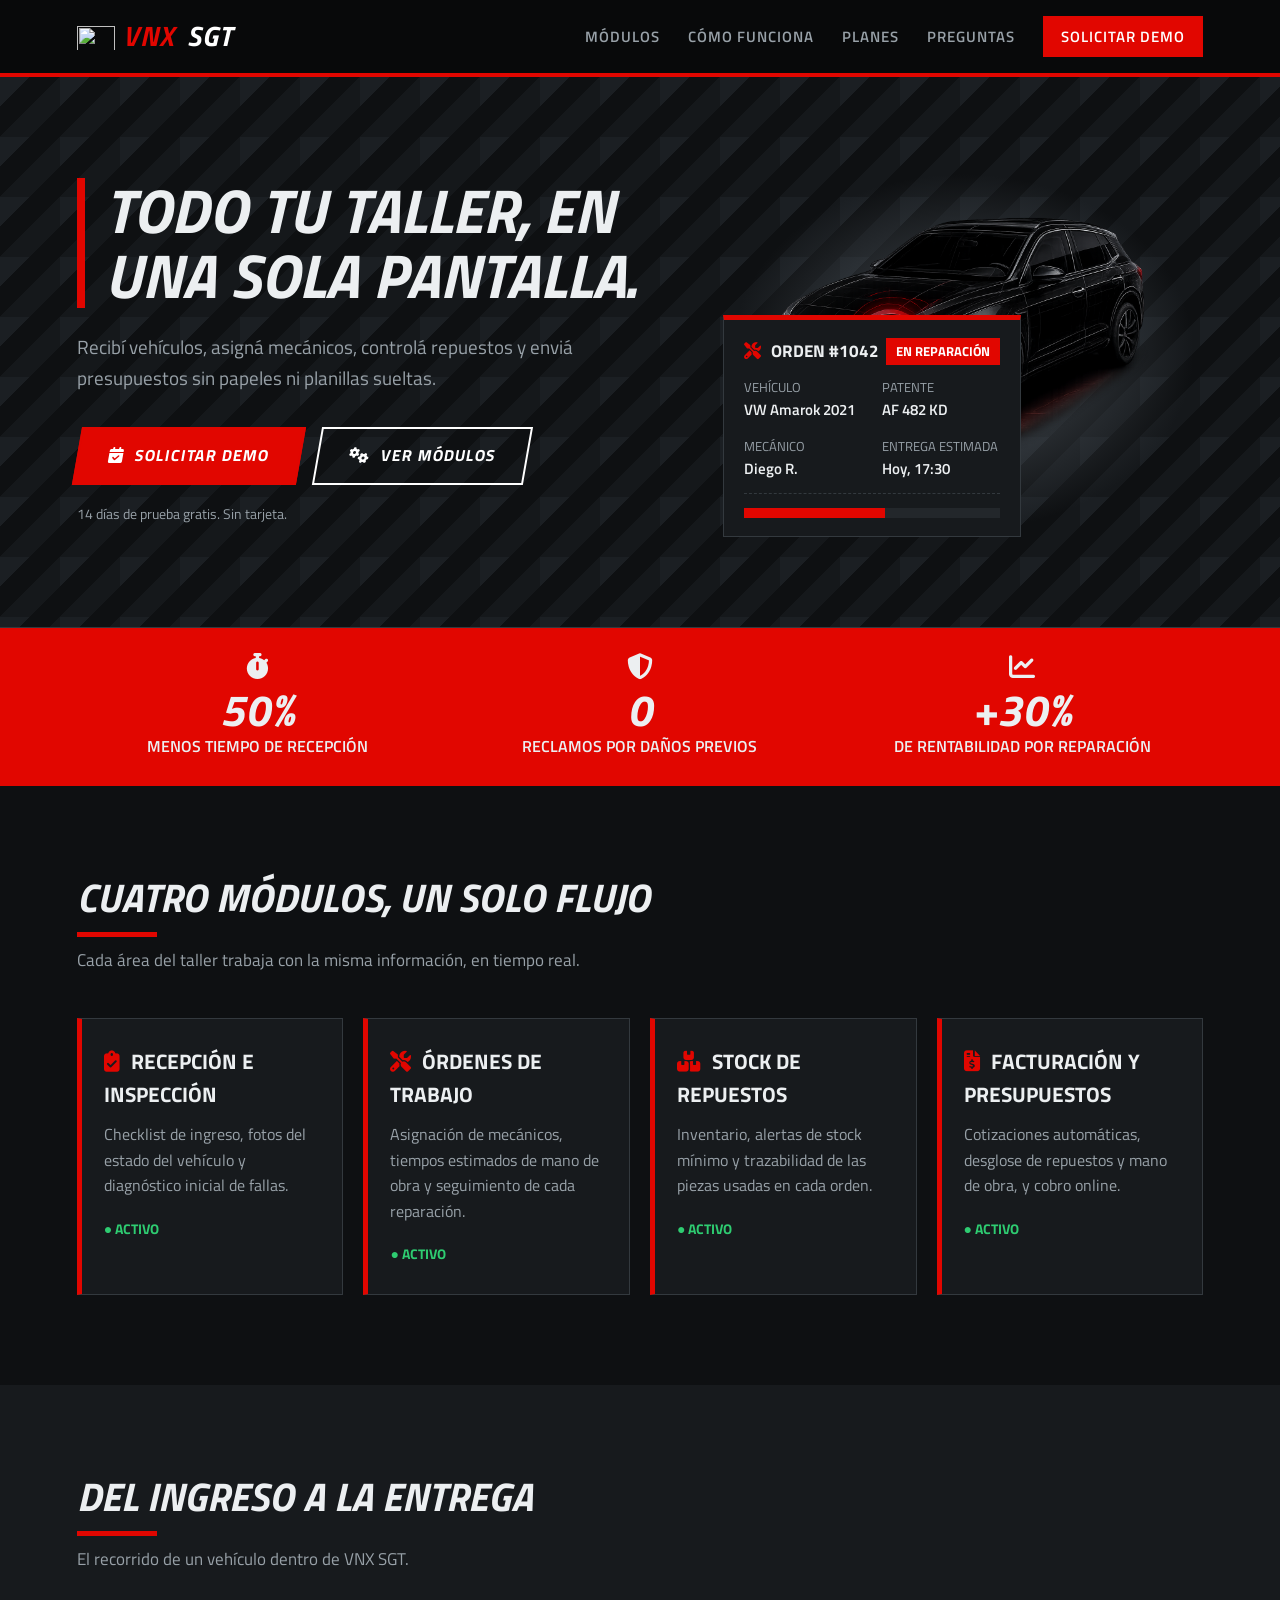
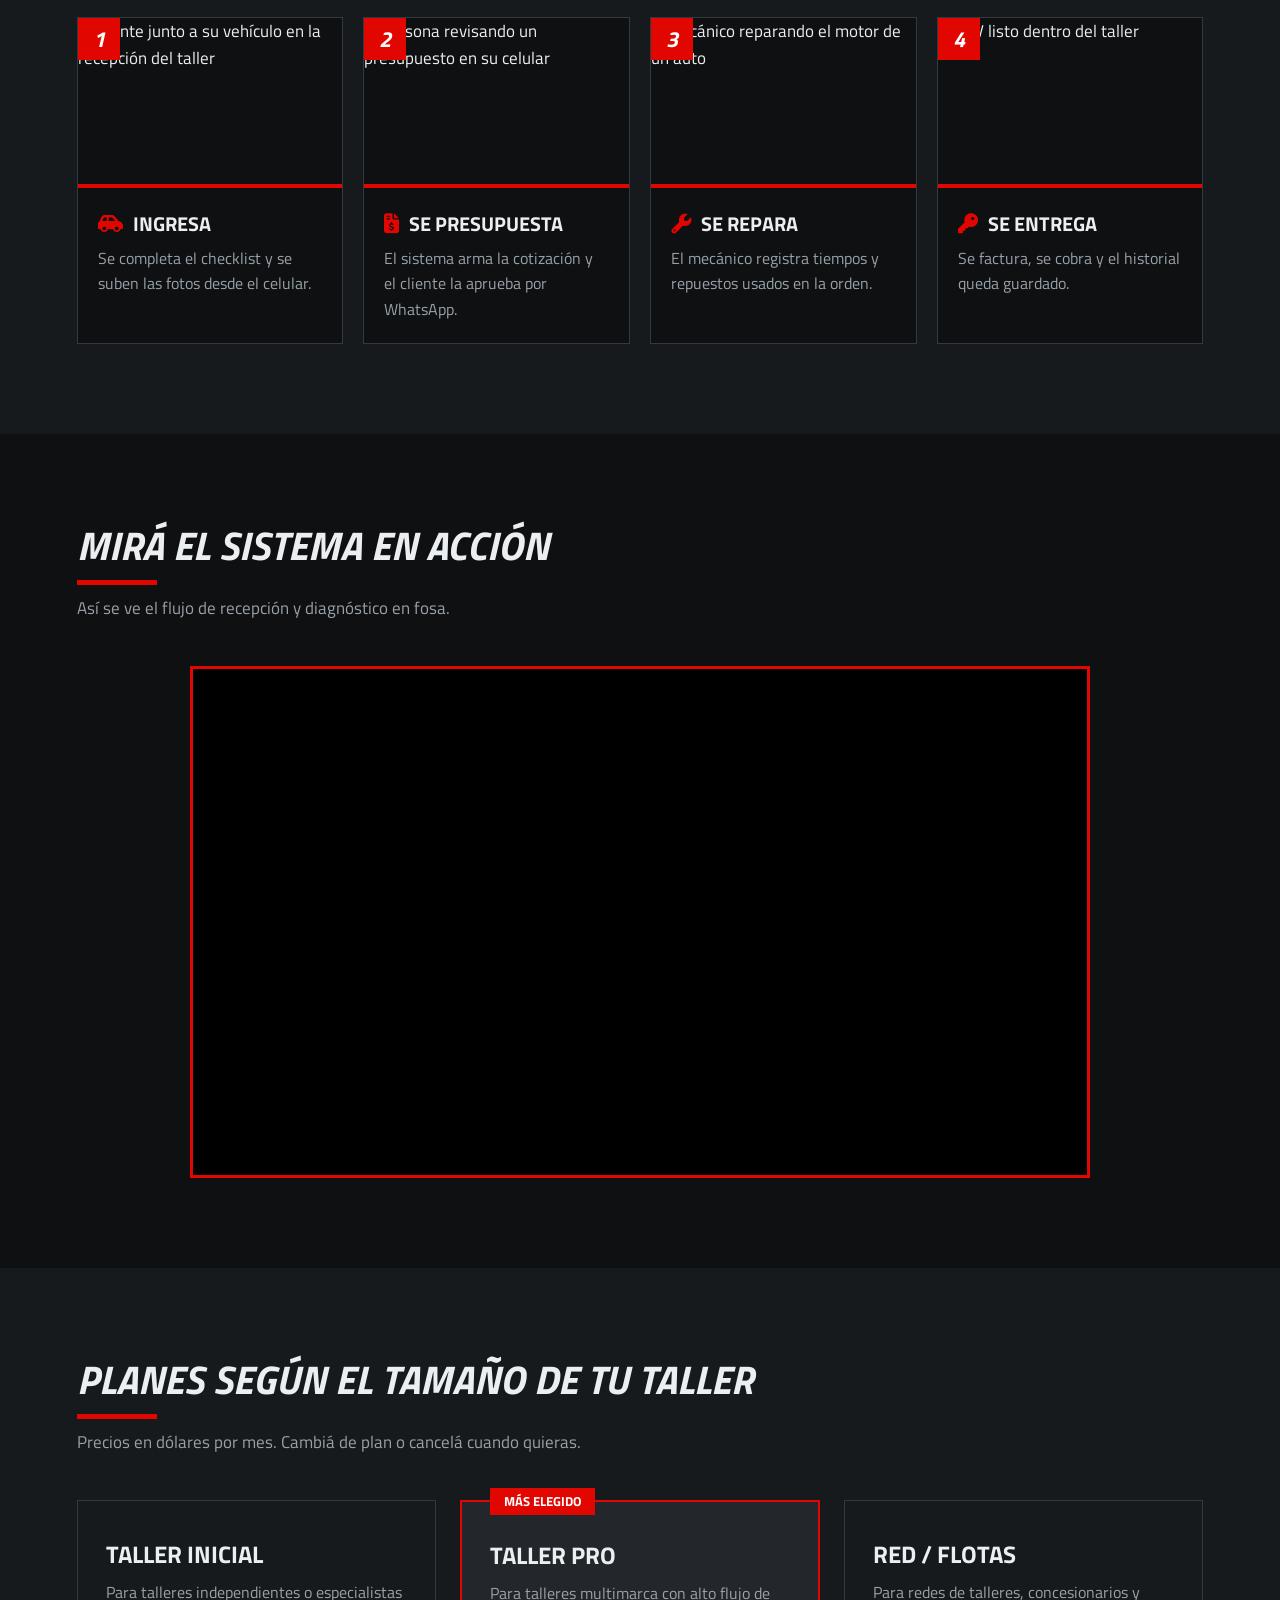
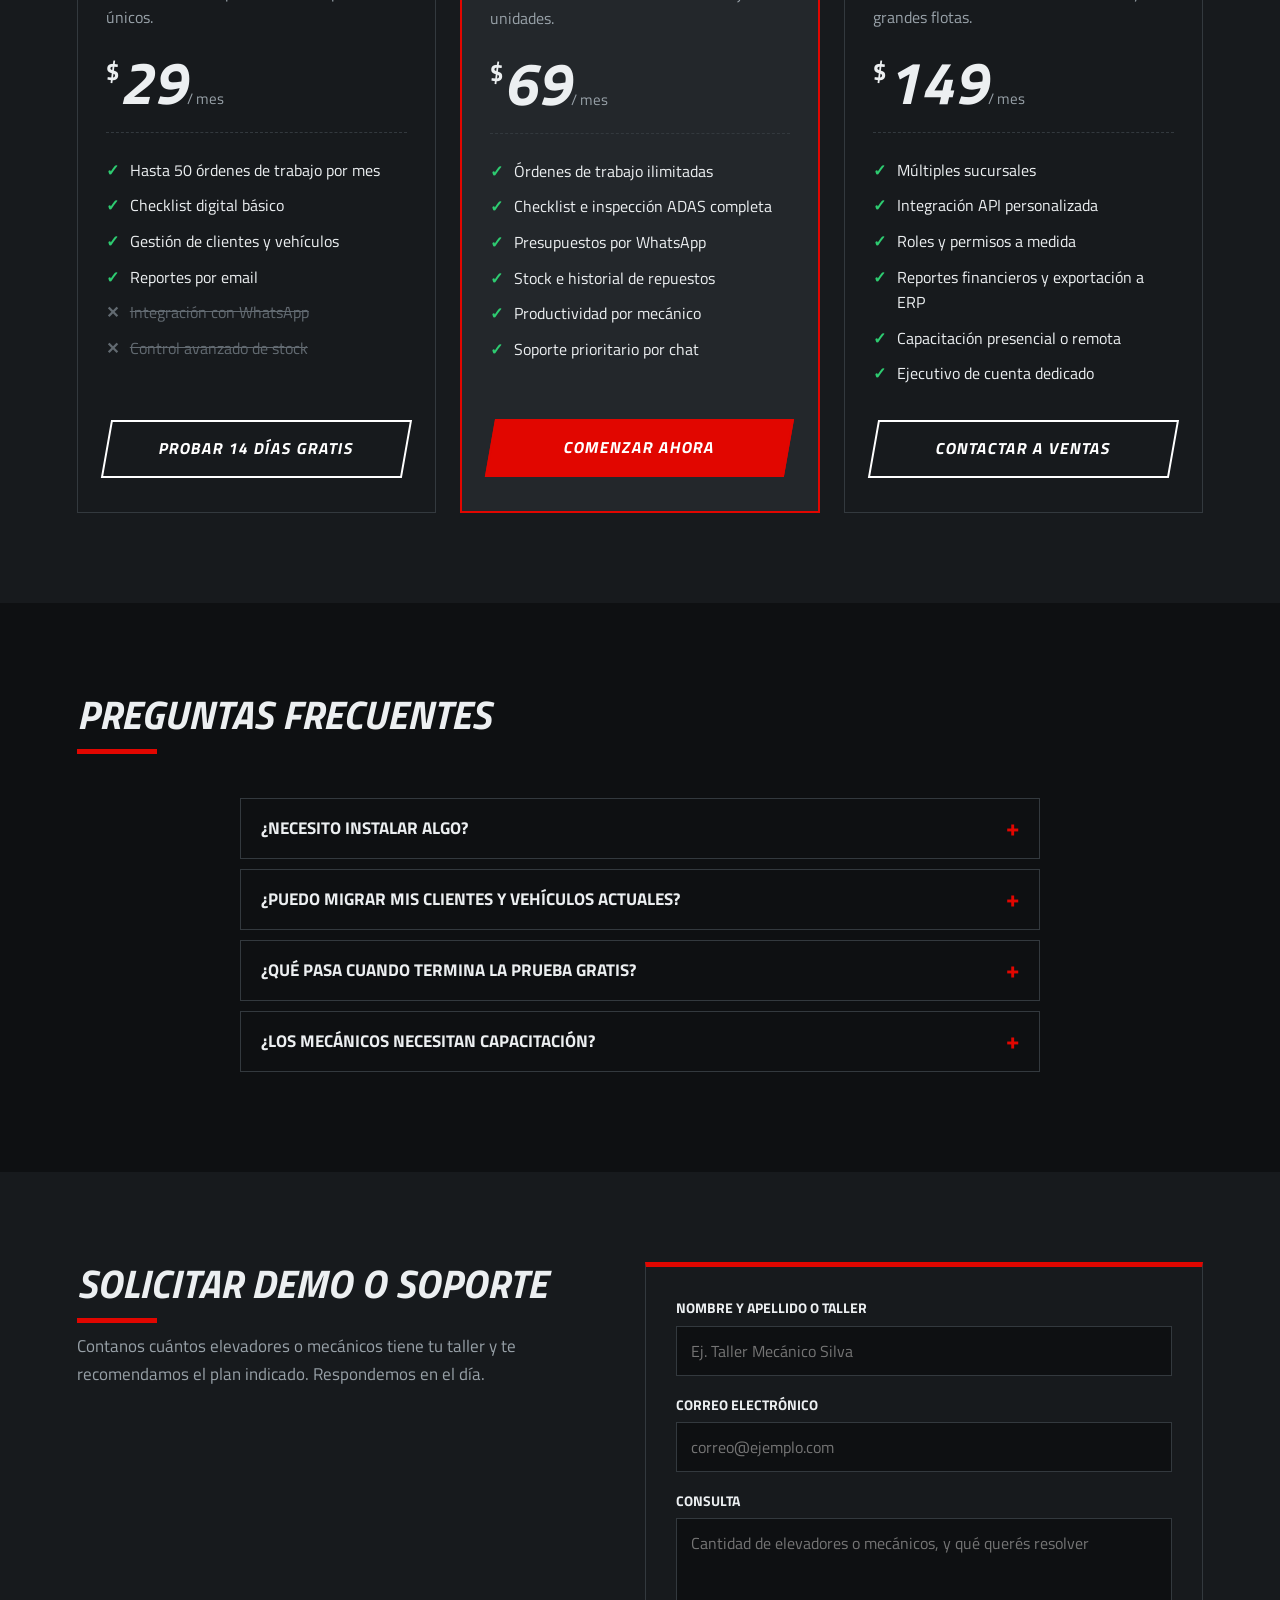
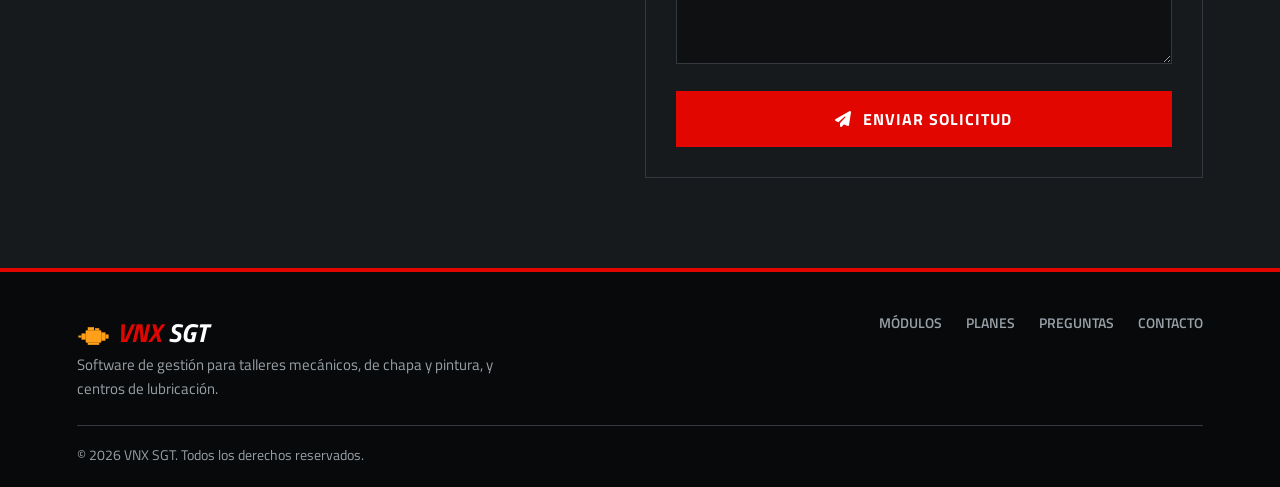
==== html/index.html @ 4e3c9655 "Agrego carpeta de proyecto de pre-entrega" ====
<!DOCTYPE html>
<html lang="es">
<head>
  <meta charset="UTF-8">
  <meta name="viewport" content="width=device-width, initial-scale=1.0">
  <title>VNX SGT | Sistema de gestión para talleres automotrices</title>
  <meta name="description" content="Recepción digital, órdenes de trabajo, stock de repuestos y presupuestos en un solo sistema para tu taller.">

  <link rel="preconnect" href="https://fonts.googleapis.com">
  <link rel="preconnect" href="https://fonts.gstatic.com" crossorigin>
  <link href="https://fonts.googleapis.com/css2?family=Titillium+Web:ital,wght@0,400;0,600;0,700;1,700&display=swap" rel="stylesheet">

  <link rel="stylesheet" href="https://cdnjs.cloudflare.com/ajax/libs/font-awesome/6.5.1/css/all.min.css">
  <link rel="icon" href="data:image/svg+xml,%3Csvg xmlns='http://www.w3.org/2000/svg' viewBox='0 0 64 48'%3E%3Cg fill='%23ff9f1a'%3E%3Crect x='16' y='14' width='30' height='24' rx='2'/%3E%3Crect x='20' y='8' width='12' height='6'/%3E%3Crect x='34' y='10' width='8' height='4'/%3E%3Crect x='8' y='20' width='8' height='12'/%3E%3Crect x='2' y='24' width='6' height='4'/%3E%3Crect x='46' y='18' width='8' height='16'/%3E%3Crect x='54' y='22' width='6' height='8'/%3E%3Crect x='20' y='38' width='22' height='4'/%3E%3C/g%3E%3C/svg%3E">

  <link rel="stylesheet" href="/css/style.css">
</head>
<body>

  <a class="skip-link" href="#servicios">Ir al contenido</a>

  <header class="main-header">
    <a href="#inicio" class="logo-container" aria-label="VNX SGT, inicio">
      <img class="logo-icon" src="https://cdn.iconscout.com/icon/premium/png-256-thumb/check-engine-light-icon-svg-download-png-13235533.png?f=webp&w=128" alt="">
      <span class="logo-brand">VNX</span>
      <span class="logo-system">SGT</span>
    </a>

    <input type="checkbox" id="nav-toggle" class="nav-toggle" aria-label="Abrir menú">
    <label for="nav-toggle" class="nav-burger" aria-hidden="true"><span></span></label>

    <nav class="main-nav" aria-label="Principal">
      <ul class="nav-links">
        <li><a href="#servicios">Módulos</a></li>
        <li><a href="#proceso">Cómo funciona</a></li>
        <li><a href="#precios">Planes</a></li>
        <li><a href="#faq">Preguntas</a></li>
        <li><a href="#contacto" class="nav-cta">Solicitar demo</a></li>
      </ul>
    </nav>
  </header>

  <main>

    <section id="inicio" class="hero-section">
      <div class="hero-inner">
        <div class="hero-copy">
          <h1>Todo tu taller, en una sola pantalla.</h1>
          <p>Recibí vehículos, asigná mecánicos, controlá repuestos y enviá presupuestos sin papeles ni planillas sueltas.</p>
          <div class="hero-actions">
            <a href="#contacto" class="btn-primary"><i class="fa-solid fa-calendar-check"></i> Solicitar demo</a>
            <a href="#servicios" class="btn-secondary"><i class="fa-solid fa-gears"></i> Ver módulos</a>
          </div>
          <p class="hero-note">14 días de prueba gratis. Sin tarjeta.</p>
        </div>

        <div class="hero-visual">
          <img class="hero-car" src="/img/img_out.png" alt="Vehículo en diagnóstico con alerta de check engine">
          <aside class="hero-ticket" aria-label="Ejemplo de orden de trabajo">
          <div class="ticket-head">
            <strong><i class="fa-solid fa-screwdriver-wrench"></i> Orden #1042</strong>
            <span class="pill pill-live">En reparación</span>
          </div>
          <dl class="ticket-data">
            <div><dt>Vehículo</dt><dd>VW Amarok 2021</dd></div>
            <div><dt>Patente</dt><dd>AF 482 KD</dd></div>
            <div><dt>Mecánico</dt><dd>Diego R.</dd></div>
            <div><dt>Entrega estimada</dt><dd>Hoy, 17:30</dd></div>
          </dl>
          <div class="ticket-progress" aria-hidden="true"><span></span></div>
        </aside>
        </div>
      </div>
    </section>

    <section class="stats-strip" aria-label="Resultados">
      <div class="stats-inner">
        <p><i class="fa-solid fa-stopwatch"></i><strong>50%</strong> menos tiempo de recepción</p>
        <p><i class="fa-solid fa-shield-halved"></i><strong>0</strong> reclamos por daños previos</p>
        <p><i class="fa-solid fa-chart-line"></i><strong>+30%</strong> de rentabilidad por reparación</p>
      </div>
    </section>

    <section id="servicios" class="section-container">
      <div class="section-head">
        <h2 class="section-title">Cuatro módulos, un solo flujo</h2>
        <p class="section-subtitle">Cada área del taller trabaja con la misma información, en tiempo real.</p>
      </div>

      <div class="cards-flex">
        <article class="card">
          <h3><i class="fa-solid fa-clipboard-check"></i> Recepción e inspección</h3>
          <p>Checklist de ingreso, fotos del estado del vehículo y diagnóstico inicial de fallas.</p>
          <span class="card-status status-active">Activo</span>
        </article>

        <article class="card">
          <h3><i class="fa-solid fa-screwdriver-wrench"></i> Órdenes de trabajo</h3>
          <p>Asignación de mecánicos, tiempos estimados de mano de obra y seguimiento de cada reparación.</p>
          <span class="card-status status-active">Activo</span>
        </article>

        <article class="card">
          <h3><i class="fa-solid fa-boxes-stacked"></i> Stock de repuestos</h3>
          <p>Inventario, alertas de stock mínimo y trazabilidad de las piezas usadas en cada orden.</p>
          <span class="card-status status-active">Activo</span>
        </article>

        <article class="card">
          <h3><i class="fa-solid fa-file-invoice-dollar"></i> Facturación y presupuestos</h3>
          <p>Cotizaciones automáticas, desglose de repuestos y mano de obra, y cobro online.</p>
          <span class="card-status status-active">Activo</span>
        </article>
      </div>
    </section>

    <section id="proceso" class="section-container bg-alt">
      <div class="section-head">
        <h2 class="section-title">Del ingreso a la entrega</h2>
        <p class="section-subtitle">El recorrido de un vehículo dentro de VNX SGT.</p>
      </div>

      <ol class="steps">
        <li>
          <img src="https://images.unsplash.com/photo-1625047509252-ab38fb5c7343?auto=format&fit=crop&w=600&h=400&q=70" alt="Cliente junto a su vehículo en la recepción del taller" loading="lazy">
          <div class="step-body"><h3><i class="fa-solid fa-car-side"></i> Ingresa</h3>
          <p>Se completa el checklist y se suben las fotos desde el celular.</p></div>
        </li>
        <li>
          <img src="https://images.unsplash.com/photo-1613214149922-f1809c99b414?auto=format&fit=crop&w=600&h=400&q=70" alt="Persona revisando un presupuesto en su celular" loading="lazy">
          <div class="step-body"><h3><i class="fa-solid fa-file-invoice-dollar"></i> Se presupuesta</h3>
          <p>El sistema arma la cotización y el cliente la aprueba por WhatsApp.</p></div>
        </li>
        <li>
          <img src="https://images.unsplash.com/photo-1615906655593-ad0386982a0f?auto=format&fit=crop&w=600&h=400&q=70" alt="Mecánico reparando el motor de un auto" loading="lazy">
          <div class="step-body"><h3><i class="fa-solid fa-wrench"></i> Se repara</h3>
          <p>El mecánico registra tiempos y repuestos usados en la orden.</p></div>
        </li>
        <li>
          <img src="https://images.unsplash.com/photo-1625047509168-a7026f36de04?auto=format&fit=crop&w=600&h=400&q=70" alt="SUV listo dentro del taller" loading="lazy">
          <div class="step-body"><h3><i class="fa-solid fa-key"></i> Se entrega</h3>
          <p>Se factura, se cobra y el historial queda guardado.</p></div>
        </li>
      </ol>
    </section>


    <section id="capacitacion" class="section-container">
      <div class="section-head">
        <h2 class="section-title">Mirá el sistema en acción</h2>
        <p class="section-subtitle">Así se ve el flujo de recepción y diagnóstico en fosa.</p>
      </div>

      <div class="media-container">
        <div class="video-responsive">
          <iframe
            src="https://www.youtube.com/embed/EDSTDHU6oFI"
            title="Demostración del Sistema de Gestión de Taller Automotriz"
            loading="lazy"
            allow="accelerometer; autoplay; clipboard-write; encrypted-media; gyroscope; picture-in-picture"
            allowfullscreen>
          </iframe>
        </div>
      </div>
    </section>

    <section id="precios" class="section-precios bg-alt">
      <div class="precios-container">
        <div class="section-head">
          <h2 class="section-title">Planes según el tamaño de tu taller</h2>
          <p class="section-subtitle">Precios en dólares por mes. Cambiá de plan o cancelá cuando quieras.</p>
        </div>

        <div class="precios-grid">

          <article class="precio-card">
            <div class="precio-card-header">
              <h3>Taller Inicial</h3>
              <p class="precio-desc">Para talleres independientes o especialistas únicos.</p>
              <div class="precio-monto">
                <span class="moneda">$</span><span class="valor">29</span><span class="periodo">/ mes</span>
              </div>
            </div>
            <ul class="precio-features">
              <li>Hasta 50 órdenes de trabajo por mes</li>
              <li>Checklist digital básico</li>
              <li>Gestión de clientes y vehículos</li>
              <li>Reportes por email</li>
              <li class="disabled">Integración con WhatsApp</li>
              <li class="disabled">Control avanzado de stock</li>
            </ul>
            <a href="#contacto" class="btn-precio btn-outline">Probar 14 días gratis</a>
          </article>

          <article class="precio-card popular">
            <div class="popular-tag">Más elegido</div>
            <div class="precio-card-header">
              <h3>Taller Pro</h3>
              <p class="precio-desc">Para talleres multimarca con alto flujo de unidades.</p>
              <div class="precio-monto">
                <span class="moneda">$</span><span class="valor">69</span><span class="periodo">/ mes</span>
              </div>
            </div>
            <ul class="precio-features">
              <li>Órdenes de trabajo ilimitadas</li>
              <li>Checklist e inspección ADAS completa</li>
              <li>Presupuestos por WhatsApp</li>
              <li>Stock e historial de repuestos</li>
              <li>Productividad por mecánico</li>
              <li>Soporte prioritario por chat</li>
            </ul>
            <a href="#contacto" class="btn-precio btn-solid">Comenzar ahora</a>
          </article>

          <article class="precio-card">
            <div class="precio-card-header">
              <h3>Red / Flotas</h3>
              <p class="precio-desc">Para redes de talleres, concesionarios y grandes flotas.</p>
              <div class="precio-monto">
                <span class="moneda">$</span><span class="valor">149</span><span class="periodo">/ mes</span>
              </div>
            </div>
            <ul class="precio-features">
              <li>Múltiples sucursales</li>
              <li>Integración API personalizada</li>
              <li>Roles y permisos a medida</li>
              <li>Reportes financieros y exportación a ERP</li>
              <li>Capacitación presencial o remota</li>
              <li>Ejecutivo de cuenta dedicado</li>
            </ul>
            <a href="#contacto" class="btn-precio btn-outline">Contactar a ventas</a>
          </article>

        </div>
      </div>
    </section>

    <section id="faq" class="section-container">
      <div class="section-head">
        <h2 class="section-title">Preguntas frecuentes</h2>
      </div>

      <div class="faq-list">
        <details>
          <summary>¿Necesito instalar algo?</summary>
          <p>No. VNX SGT funciona desde el navegador, en computadora, tablet o celular.</p>
        </details>
        <details>
          <summary>¿Puedo migrar mis clientes y vehículos actuales?</summary>
          <p>Sí. Nuestro equipo te ayuda a importar tus planillas sin costo en los planes Pro y Red / Flotas.</p>
        </details>
        <details>
          <summary>¿Qué pasa cuando termina la prueba gratis?</summary>
          <p>Elegís un plan o cancelás. No hay cobros automáticos durante los 14 días de prueba.</p>
        </details>
        <details>
          <summary>¿Los mecánicos necesitan capacitación?</summary>
          <p>La interfaz es simple y se aprende en una tarde. Incluimos capacitación en el plan Red / Flotas.</p>
        </details>
      </div>
    </section>

    <section id="contacto" class="section-container bg-alt">
      <div class="contact-grid">
        <div class="contact-intro">
          <h2 class="section-title">Solicitar demo o soporte</h2>
          <p class="section-subtitle">Contanos cuántos elevadores o mecánicos tiene tu taller y te recomendamos el plan indicado. Respondemos en el día.</p>
        </div>

        <form action="https://formspree.io/f/meaoagzv" method="POST" class="contact-form">
          <div class="form-group">
            <label for="nombre">Nombre y apellido o taller</label>
            <input type="text" id="nombre" name="nombre" placeholder="Ej. Taller Mecánico Silva" autocomplete="name" required>
          </div>

          <div class="form-group">
            <label for="email">Correo electrónico</label>
            <input type="email" id="email" name="email" placeholder="correo@ejemplo.com" autocomplete="email" required>
          </div>

          <div class="form-group">
            <label for="mensaje">Consulta</label>
            <textarea id="mensaje" name="mensaje" rows="5" placeholder="Cantidad de elevadores o mecánicos, y qué querés resolver" required></textarea>
          </div>

          <button type="submit" class="btn-submit"><i class="fa-solid fa-paper-plane"></i> Enviar solicitud</button>
        </form>
      </div>
    </section>

  </main>

  <footer class="main-footer">
    <div class="footer-content">
      <div>
        <p class="footer-brand"><svg class="logo-icon footer-icon" viewBox="0 0 64 48" aria-hidden="true"><g fill="currentColor"><rect x="16" y="14" width="30" height="24" rx="2"/><rect x="20" y="8" width="12" height="6"/><rect x="34" y="10" width="8" height="4"/><rect x="8" y="20" width="8" height="12"/><rect x="2" y="24" width="6" height="4"/><rect x="46" y="18" width="8" height="16"/><rect x="54" y="22" width="6" height="8"/><rect x="20" y="38" width="22" height="4"/></g></svg> <span>VNX</span> SGT</p>
        <p class="footer-sub">Software de gestión para talleres mecánicos, de chapa y pintura, y centros de lubricación.</p>
      </div>
      <ul class="footer-links">
        <li><a href="#servicios">Módulos</a></li>
        <li><a href="#precios">Planes</a></li>
        <li><a href="#faq">Preguntas</a></li>
        <li><a href="#contacto">Contacto</a></li>
      </ul>
    </div>
    <p class="footer-copy">&copy; 2026 VNX SGT. Todos los derechos reservados.</p>
  </footer>

</body>
</html>
---- css/style.css ----
/* VNX SGT - estilo taller / automotriz */

:root {
  --negro: #0e1012;
  --gris-oscuro: #171a1d;
  --gris: #23272b;
  --borde: #33393e;
  --texto: #eceff1;
  --texto-suave: #98a1a8;
  --rojo: #e10600;
  --rojo-oscuro: #b30500;
  --verde: #2ecc71;
}

* {
  margin: 0;
  padding: 0;
  box-sizing: border-box;
}

html {
  scroll-behavior: smooth;
  scroll-padding-top: 80px;
}

body {
  font-family: 'Titillium Web', Arial, sans-serif;
  background: var(--negro);
  color: var(--texto);
  line-height: 1.6;
  font-size: 17px;
}

a {
  color: inherit;
  text-decoration: none;
}

ul, ol {
  list-style: none;
}

a:focus, button:focus, summary:focus, input:focus, textarea:focus {
  outline: 2px solid var(--rojo);
  outline-offset: 2px;
}

.skip-link {
  position: absolute;
  left: 10px;
  top: -60px;
  background: var(--rojo);
  color: #fff;
  padding: 8px 14px;
}

.skip-link:focus {
  top: 10px;
}

/* ---------- Header ---------- */
.main-header {
  position: sticky;
  top: 0;
  z-index: 1000;
  display: flex;
  justify-content: space-between;
  align-items: center;
  padding: 14px 6%;
  background: #08090a;
  border-bottom: 4px solid var(--rojo);
}

.logo-container {
  font-size: 28px;
  font-weight: 700;
  font-style: italic;
  text-transform: uppercase;
  letter-spacing: 1px;
}

.logo-brand {
  color: var(--rojo);
}

.logo-system {
  color: #fff;
  margin-left: 4px;
}

.nav-links {
  display: flex;
  align-items: center;
  gap: 28px;
}

.nav-links a {
  font-size: 15px;
  font-weight: 600;
  text-transform: uppercase;
  letter-spacing: 1px;
  color: var(--texto-suave);
}

.nav-links a:hover {
  color: #fff;
}

.nav-links .nav-cta {
  background: var(--rojo);
  color: #fff;
  padding: 9px 18px;
}

.nav-links .nav-cta:hover {
  background: var(--rojo-oscuro);
}

.nav-toggle,
.nav-burger {
  display: none;
}

/* ---------- Botones ---------- */
.btn-primary,
.btn-secondary,
.btn-submit,
.btn-precio {
  display: inline-block;
  text-align: center;
  cursor: pointer;
  font-family: inherit;
  font-size: 16px;
  font-weight: 700;
  text-transform: uppercase;
  letter-spacing: 1px;
  padding: 14px 30px;
  border: 2px solid var(--rojo);
  transform: skewX(-10deg);
}

.btn-primary,
.btn-submit,
.btn-solid {
  background: var(--rojo);
  color: #fff;
}

.btn-primary:hover,
.btn-submit:hover,
.btn-solid:hover {
  background: var(--rojo-oscuro);
  border-color: var(--rojo-oscuro);
}

.btn-secondary,
.btn-outline {
  background: transparent;
  color: #fff;
  border-color: #fff;
}

.btn-secondary:hover,
.btn-outline:hover {
  background: #fff;
  color: var(--negro);
}

/* ---------- Hero ---------- */
.hero-section {
  padding: 90px 6%;
  background: linear-gradient(135deg, #1b1f23 25%, var(--negro) 25%, var(--negro) 50%, #15181b 50%, #15181b 75%, var(--negro) 75%);
  background-size: 60px 60px;
  border-bottom: 1px solid var(--borde);
}

.hero-inner {
  max-width: 1200px;
  margin: 0 auto;
  display: grid;
  grid-template-columns: 1.1fr 0.9fr;
  gap: 60px;
  align-items: center;
}

.hero-copy h1 {
  font-size: 62px;
  line-height: 1.05;
  font-weight: 700;
  font-style: italic;
  text-transform: uppercase;
  border-left: 8px solid var(--rojo);
  padding-left: 20px;
  margin-bottom: 24px;
}

.hero-copy p {
  color: var(--texto-suave);
  font-size: 19px;
  max-width: 520px;
}

.hero-actions {
  margin: 34px 0 18px;
  display: flex;
  gap: 16px;
  flex-wrap: wrap;
}

.hero-copy .hero-note {
  font-size: 14px;
}

/* Tablero de la orden */
.hero-ticket {
  background: var(--gris-oscuro);
  border: 1px solid var(--borde);
  border-top: 5px solid var(--rojo);
  padding: 26px;
}

.ticket-head {
  display: flex;
  justify-content: space-between;
  align-items: center;
  margin-bottom: 18px;
  font-size: 20px;
  text-transform: uppercase;
}

.pill {
  font-size: 13px;
  font-weight: 700;
  text-transform: uppercase;
  padding: 3px 10px;
}

.pill-live {
  background: var(--rojo);
  color: #fff;
}

.ticket-data {
  display: grid;
  grid-template-columns: 1fr 1fr;
  gap: 14px 20px;
  padding-bottom: 18px;
  border-bottom: 1px dashed var(--borde);
}

.ticket-data dt {
  font-size: 13px;
  color: var(--texto-suave);
  text-transform: uppercase;
}

.ticket-data dd {
  font-weight: 600;
  font-size: 17px;
}

.ticket-progress {
  height: 10px;
  background: var(--gris);
  margin: 20px 0;
}

.ticket-progress span {
  display: block;
  width: 55%;
  height: 100%;
  background: var(--rojo);
}

.ticket-list li {
  position: relative;
  padding-left: 26px;
  margin-bottom: 8px;
  color: var(--texto-suave);
  font-size: 16px;
}

.ticket-list li::before {
  content: "";
  position: absolute;
  left: 0;
  top: 7px;
  width: 12px;
  height: 12px;
  border: 2px solid var(--borde);
}

.ticket-list li.done {
  color: var(--texto);
}

.ticket-list li.done::before {
  background: var(--verde);
  border-color: var(--verde);
}

/* ---------- Cifras ---------- */
.stats-strip {
  background: var(--rojo);
  padding: 26px 6%;
}

.stats-inner {
  max-width: 1200px;
  margin: 0 auto;
  display: grid;
  grid-template-columns: 1fr 1fr 1fr;
  gap: 20px;
  text-align: center;
}

.stats-inner p {
  font-size: 16px;
  text-transform: uppercase;
  font-weight: 600;
}

.stats-inner strong {
  display: block;
  font-size: 44px;
  font-style: italic;
  line-height: 1.1;
}

/* ---------- Secciones ---------- */
.section-container,
.section-precios {
  padding: 90px 6%;
}

.bg-alt {
  background: var(--gris-oscuro);
}

.section-head {
  max-width: 1200px;
  margin: 0 auto 44px;
}

.section-title {
  font-size: 40px;
  font-weight: 700;
  font-style: italic;
  text-transform: uppercase;
  line-height: 1.1;
  margin-bottom: 10px;
}

.section-title::after {
  content: "";
  display: block;
  width: 80px;
  height: 5px;
  background: var(--rojo);
  margin-top: 12px;
}

.section-subtitle {
  color: var(--texto-suave);
  max-width: 560px;
}

.cards-flex,
.steps,
.precios-grid,
.faq-list,
.media-container {
  max-width: 1200px;
  margin: 0 auto;
}

/* ---------- Módulos ---------- */
.cards-flex {
  display: grid;
  grid-template-columns: 1fr 1fr 1fr 1fr;
  gap: 20px;
}

.card {
  background: var(--gris-oscuro);
  border: 1px solid var(--borde);
  border-left: 5px solid var(--rojo);
  padding: 26px 22px;
}

.card:hover {
  background: var(--gris);
}

.card h3 {
  font-size: 21px;
  text-transform: uppercase;
  margin-bottom: 10px;
}

.card p {
  color: var(--texto-suave);
  font-size: 16px;
  margin-bottom: 16px;
}

.card-status {
  font-size: 14px;
  font-weight: 700;
  text-transform: uppercase;
  color: var(--verde);
}

.card-status::before {
  content: "● ";
}

/* ---------- Proceso ---------- */
.steps {
  display: grid;
  grid-template-columns: 1fr 1fr 1fr 1fr;
  gap: 20px;
  counter-reset: paso;
}

.steps li {
  counter-increment: paso;
  position: relative;
  background: var(--negro);
  border: 1px solid var(--borde);
}

.steps li::before {
  content: counter(paso);
  position: absolute;
  top: 0;
  left: 0;
  background: var(--rojo);
  color: #fff;
  font-size: 22px;
  font-weight: 700;
  font-style: italic;
  width: 42px;
  height: 42px;
  line-height: 42px;
  text-align: center;
}

.steps img {
  display: block;
  width: 100%;
  height: 170px;
  object-fit: cover;
  border-bottom: 4px solid var(--rojo);
}

.step-body {
  padding: 20px;
}

.steps h3 {
  font-size: 20px;
  text-transform: uppercase;
  margin-bottom: 6px;
}

.steps p {
  color: var(--texto-suave);
  font-size: 16px;
}

/* ---------- Video ---------- */
.media-container {
  max-width: 900px;
}

.video-responsive {
  position: relative;
  padding-bottom: 56.25%;
  height: 0;
  border: 3px solid var(--rojo);
  background: #000;
}

.video-responsive iframe {
  position: absolute;
  top: 0;
  left: 0;
  width: 100%;
  height: 100%;
  border: 0;
}

/* ---------- Precios ---------- */
.precios-container {
  max-width: 1200px;
  margin: 0 auto;
}

.precios-grid {
  display: grid;
  grid-template-columns: 1fr 1fr 1fr;
  gap: 24px;
}

.precio-card {
  position: relative;
  display: flex;
  flex-direction: column;
  background: var(--gris-oscuro);
  border: 1px solid var(--borde);
  padding: 34px 28px;
}

.precio-card h3 {
  font-size: 24px;
  text-transform: uppercase;
}

.precio-desc {
  color: var(--texto-suave);
  font-size: 16px;
  margin: 6px 0 20px;
  min-height: 52px;
}

.precio-monto {
  padding-bottom: 20px;
  margin-bottom: 20px;
  border-bottom: 1px dashed var(--borde);
}

.moneda {
  font-size: 24px;
  font-weight: 700;
  vertical-align: top;
}

.valor {
  font-size: 60px;
  font-weight: 700;
  font-style: italic;
  line-height: 1;
}

.periodo {
  color: var(--texto-suave);
  font-size: 15px;
}

.precio-features {
  flex: 1;
  margin-bottom: 28px;
}

.precio-features li {
  padding: 5px 0 5px 24px;
  position: relative;
  font-size: 16px;
}

.precio-features li::before {
  content: "✓";
  position: absolute;
  left: 0;
  color: var(--verde);
  font-weight: 700;
}

.precio-features li.disabled {
  color: #626a71;
  text-decoration: line-through;
}

.precio-features li.disabled::before {
  content: "✕";
  color: #626a71;
}

.precio-card.popular {
  background: var(--gris);
  border: 2px solid var(--rojo);
}

.popular-tag {
  position: absolute;
  top: -14px;
  left: 28px;
  background: var(--rojo);
  color: #fff;
  font-size: 13px;
  font-weight: 700;
  text-transform: uppercase;
  padding: 3px 14px;
}

.btn-precio {
  display: block;
}

/* ---------- Preguntas frecuentes ---------- */
.faq-list {
  max-width: 800px;
}

.faq-list details {
  background: var(--negro);
  border: 1px solid var(--borde);
  margin-bottom: 10px;
}

.faq-list summary {
  cursor: pointer;
  padding: 16px 20px;
  font-weight: 700;
  text-transform: uppercase;
  list-style: none;
}

.faq-list summary::-webkit-details-marker {
  display: none;
}

.faq-list summary::after {
  content: "+";
  float: right;
  color: var(--rojo);
  font-size: 24px;
  line-height: 1;
}

.faq-list details[open] summary::after {
  content: "−";
}

.faq-list details[open] {
  border-left: 5px solid var(--rojo);
}

.faq-list details p {
  padding: 0 20px 18px;
  color: var(--texto-suave);
}

/* ---------- Contacto ---------- */
.contact-grid {
  max-width: 1200px;
  margin: 0 auto;
  display: grid;
  grid-template-columns: 1fr 1.1fr;
  gap: 60px;
  align-items: start;
}

.contact-form {
  background: var(--gris-oscuro);
  border: 1px solid var(--borde);
  border-top: 5px solid var(--rojo);
  padding: 30px;
}

.form-group {
  margin-bottom: 18px;
}

.form-group label {
  display: block;
  font-size: 14px;
  font-weight: 700;
  text-transform: uppercase;
  margin-bottom: 6px;
}

.form-group input,
.form-group textarea {
  width: 100%;
  font-family: inherit;
  font-size: 16px;
  color: var(--texto);
  background: var(--negro);
  border: 1px solid var(--borde);
  padding: 12px 14px;
}

.form-group input:focus,
.form-group textarea:focus {
  border-color: var(--rojo);
}

.btn-submit {
  width: 100%;
  transform: none;
}

/* ---------- Footer ---------- */
.main-footer {
  background: #08090a;
  border-top: 4px solid var(--rojo);
  padding: 40px 6% 20px;
  color: var(--texto-suave);
}

.footer-content {
  max-width: 1200px;
  margin: 0 auto;
  display: flex;
  justify-content: space-between;
  flex-wrap: wrap;
  gap: 24px;
  padding-bottom: 24px;
  border-bottom: 1px solid var(--borde);
}

.footer-brand {
  font-size: 26px;
  font-weight: 700;
  font-style: italic;
  color: #fff;
}

.footer-brand span {
  color: var(--rojo);
}

.footer-sub {
  font-size: 15px;
  max-width: 420px;
}

.footer-links {
  display: flex;
  gap: 24px;
  flex-wrap: wrap;
  text-transform: uppercase;
  font-size: 14px;
  font-weight: 600;
}

.footer-links a:hover {
  color: #fff;
}

.footer-copy {
  max-width: 1200px;
  margin: 18px auto 0;
  font-size: 14px;
}

/* ---------- Tablet ---------- */
@media (max-width: 960px) {
  .hero-inner,
  .contact-grid {
    grid-template-columns: 1fr;
  }

  .cards-flex,
  .steps {
    grid-template-columns: 1fr 1fr;
  }

  .precios-grid {
    grid-template-columns: 1fr;
  }

  .hero-copy h1 {
    font-size: 46px;
  }

  .nav-burger {
    display: block;
    cursor: pointer;
    width: 40px;
    height: 34px;
    position: relative;
  }

  .nav-burger span,
  .nav-burger span::before,
  .nav-burger span::after {
    content: "";
    position: absolute;
    left: 0;
    width: 40px;
    height: 4px;
    background: #fff;
  }

  .nav-burger span {
    top: 15px;
  }

  .nav-burger span::before {
    top: -11px;
  }

  .nav-burger span::after {
    top: 11px;
  }

  .nav-toggle {
    display: block;
    position: absolute;
    right: 6%;
    width: 40px;
    height: 34px;
    opacity: 0;
    cursor: pointer;
    z-index: 2;
  }

  .main-nav {
    display: none;
    position: absolute;
    top: 100%;
    left: 0;
    right: 0;
    background: #08090a;
    border-bottom: 4px solid var(--rojo);
    padding: 10px 6% 20px;
  }

  .nav-toggle:checked ~ .main-nav {
    display: block;
  }

  .nav-links {
    display: block;
  }

  .nav-links a {
    display: block;
    padding: 12px 0;
    border-bottom: 1px solid var(--borde);
  }

  .nav-links .nav-cta {
    margin-top: 14px;
    text-align: center;
    border-bottom: 0;
  }
}

/* ---------- Celular ---------- */
@media (max-width: 560px) {
  .cards-flex,
  .steps,
  .stats-inner,
  .ticket-data {
    grid-template-columns: 1fr;
  }

  .hero-copy h1 {
    font-size: 36px;
  }

  .section-title {
    font-size: 30px;
  }

  .hero-section,
  .section-container,
  .section-precios {
    padding-top: 60px;
    padding-bottom: 60px;
  }
}

/* ---------- Logo con icono check engine ---------- */
.logo-container {
  display: flex;
  align-items: center;
  gap: 8px;
}

.logo-icon {
  width: 38px;
  height: 28px;
  color: #ff9f1a;
}

.footer-icon {
  width: 34px;
  height: 25px;
  color: #ff9f1a;
  vertical-align: middle;
}

/* ---------- Iconos Font Awesome ---------- */
.card h3 i,
.steps h3 i,
.ticket-head i {
  color: var(--rojo);
  margin-right: 6px;
}

.stats-inner i {
  display: block;
  font-size: 26px;
  margin-bottom: 6px;
}

.btn-primary i,
.btn-secondary i,
.btn-submit i {
  margin-right: 6px;
}

/* ---------- Auto del hero ---------- */
.hero-visual {
  position: relative;
  padding-bottom: 50px;
  background: radial-gradient(ellipse at center, #4a5158 0%, rgba(14, 16, 18, 0) 68%);
}

.hero-car {
  display: block;
  width: 100%;
  height: auto;
}

.hero-visual .hero-ticket {
  position: absolute;
  left: 0;
  bottom: 0;
  width: 62%;
  padding: 18px 20px;
}

.hero-visual .ticket-head {
  font-size: 17px;
  margin-bottom: 12px;
}

.hero-visual .ticket-data {
  padding-bottom: 12px;
}

.hero-visual .ticket-data dd {
  font-size: 15px;
}

.hero-visual .ticket-progress {
  margin: 14px 0 0;
}

@media (max-width: 560px) {
  .hero-visual .hero-ticket {
    position: static;
    width: 100%;
    margin-top: -20px;
  }

  .hero-visual {
    padding-bottom: 0;
  }
}
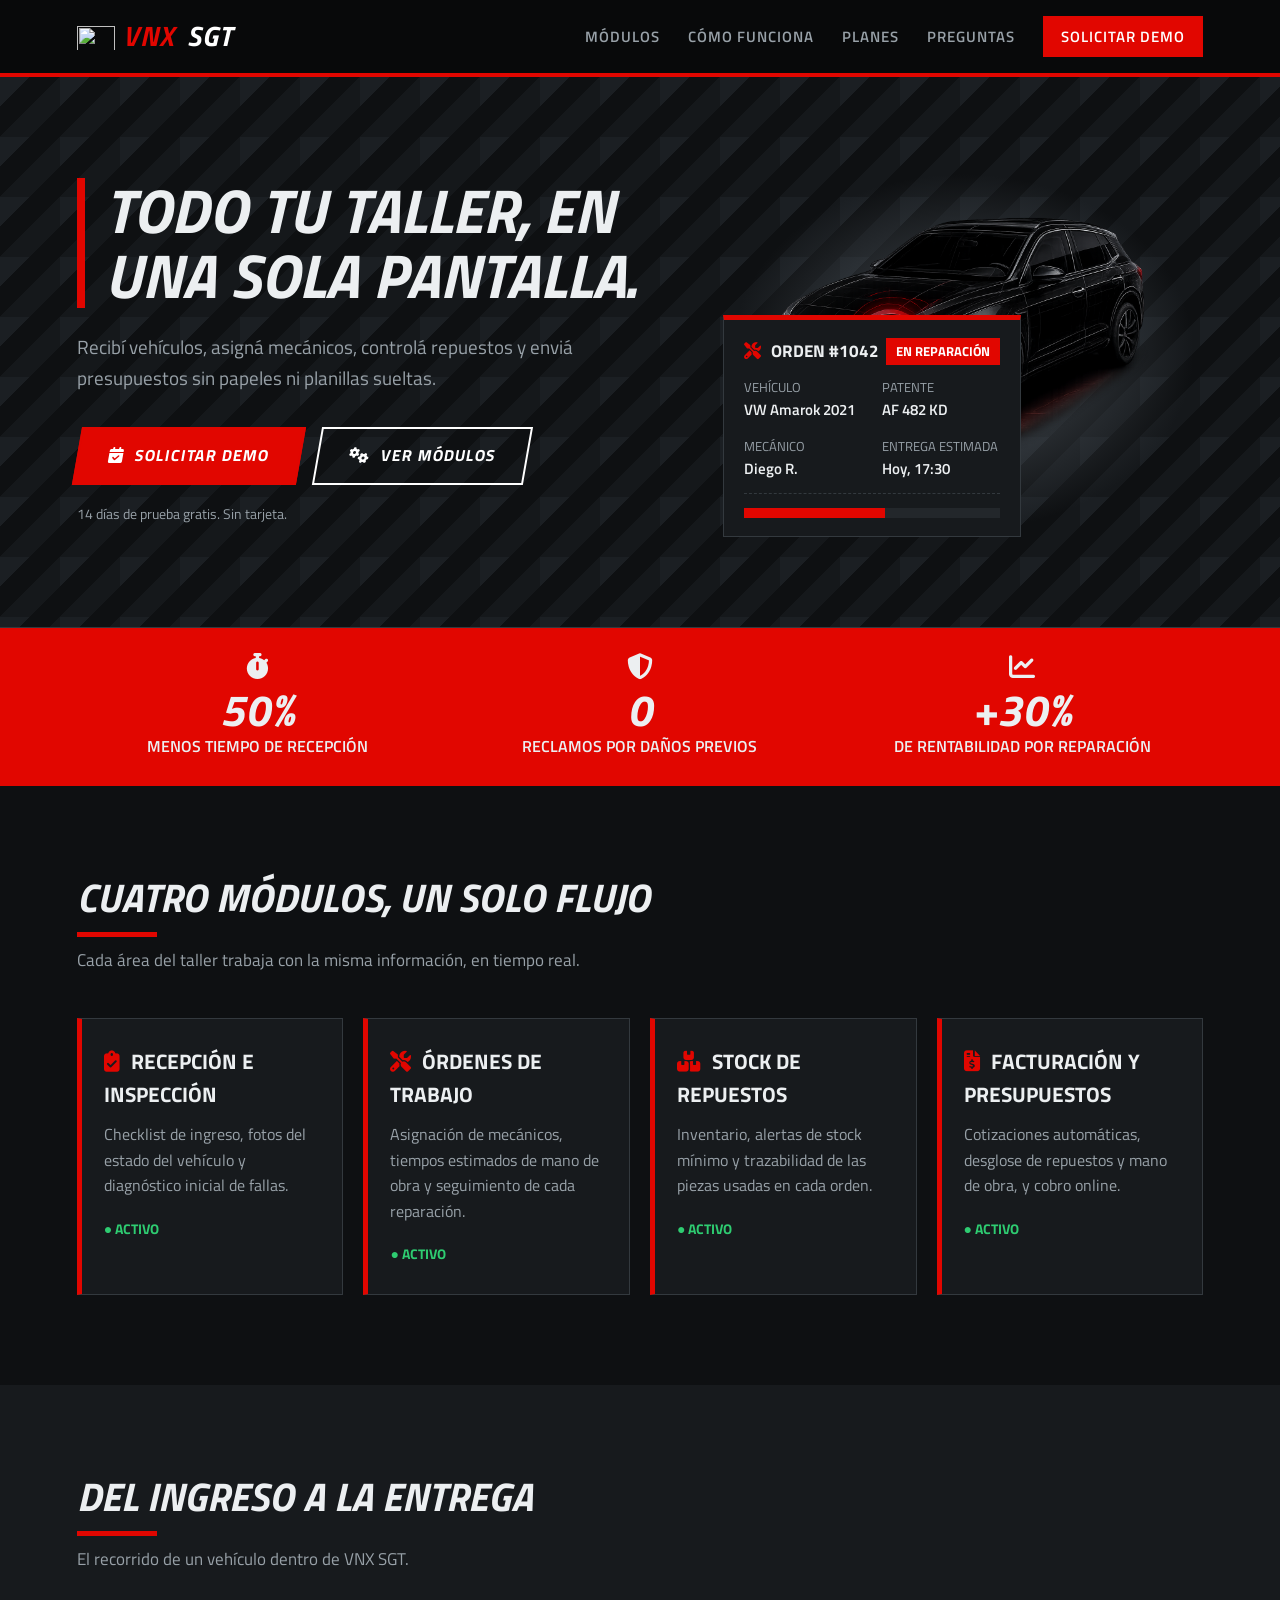
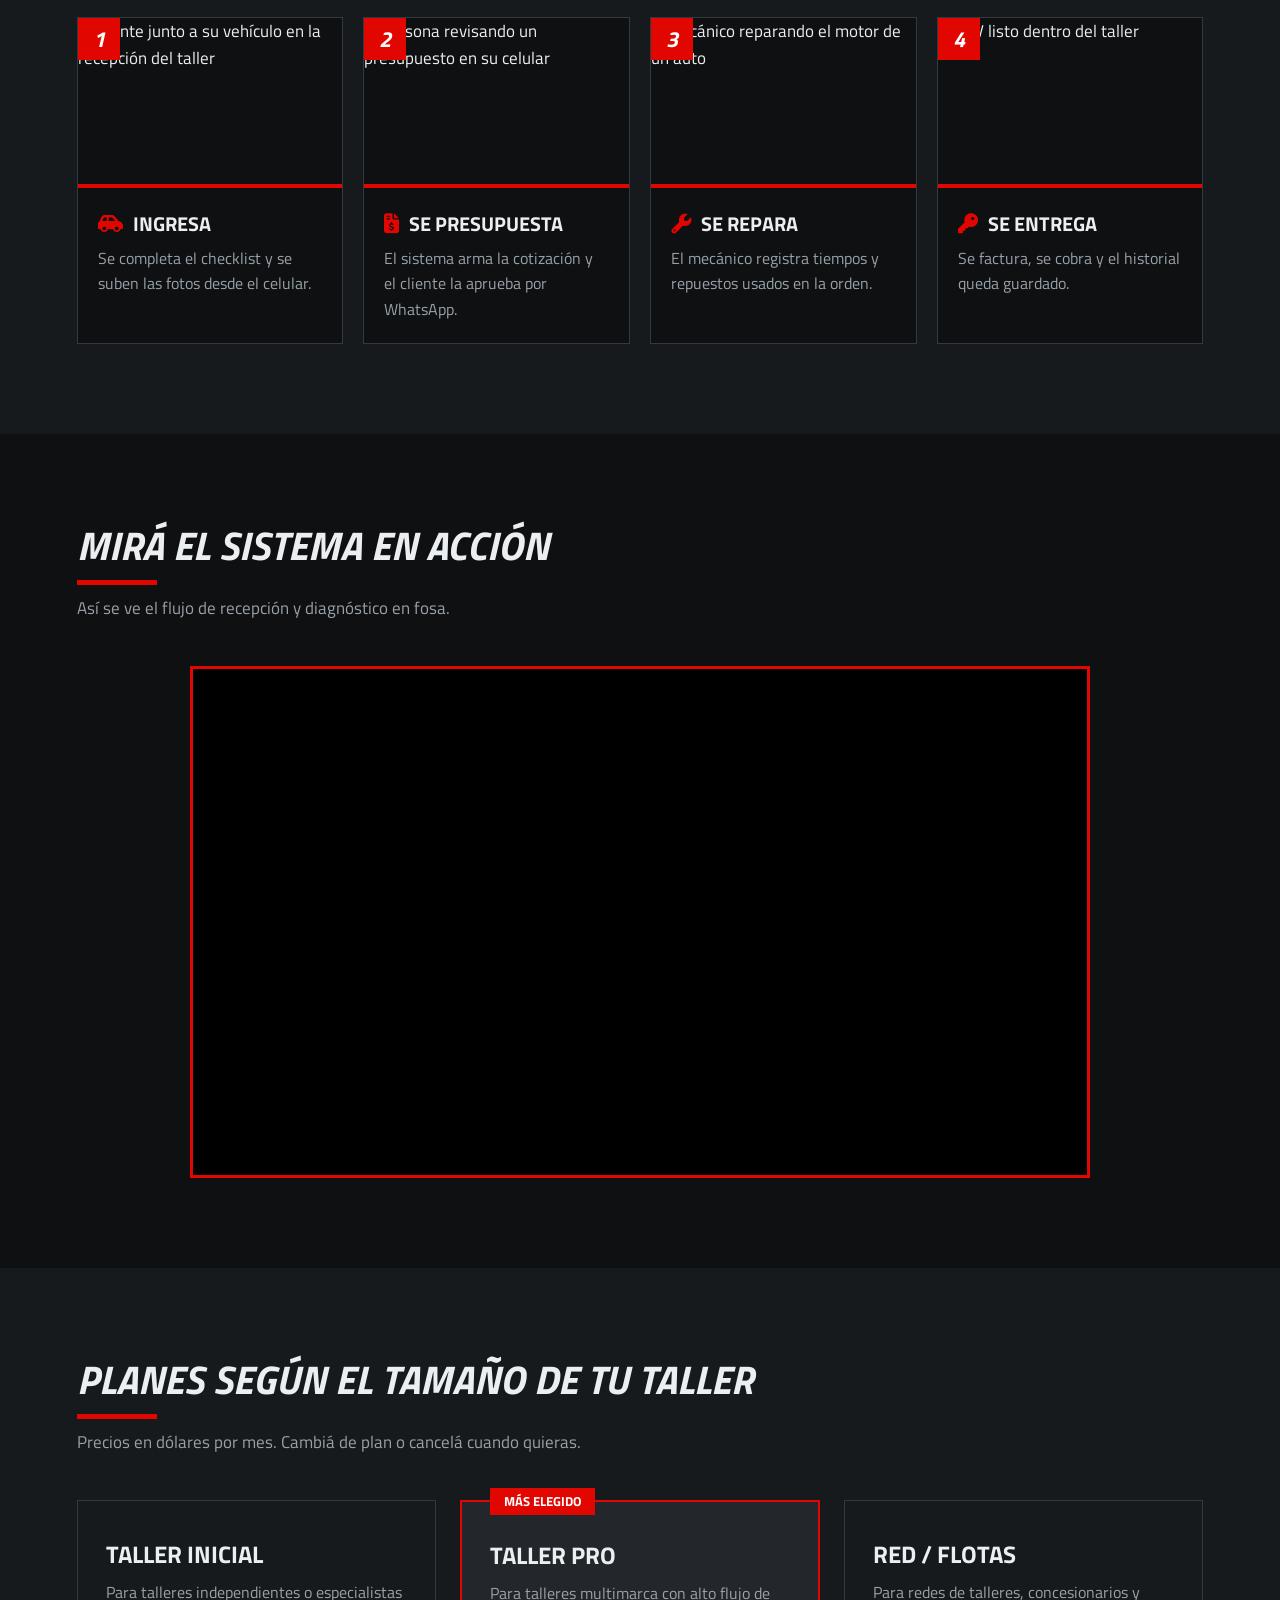
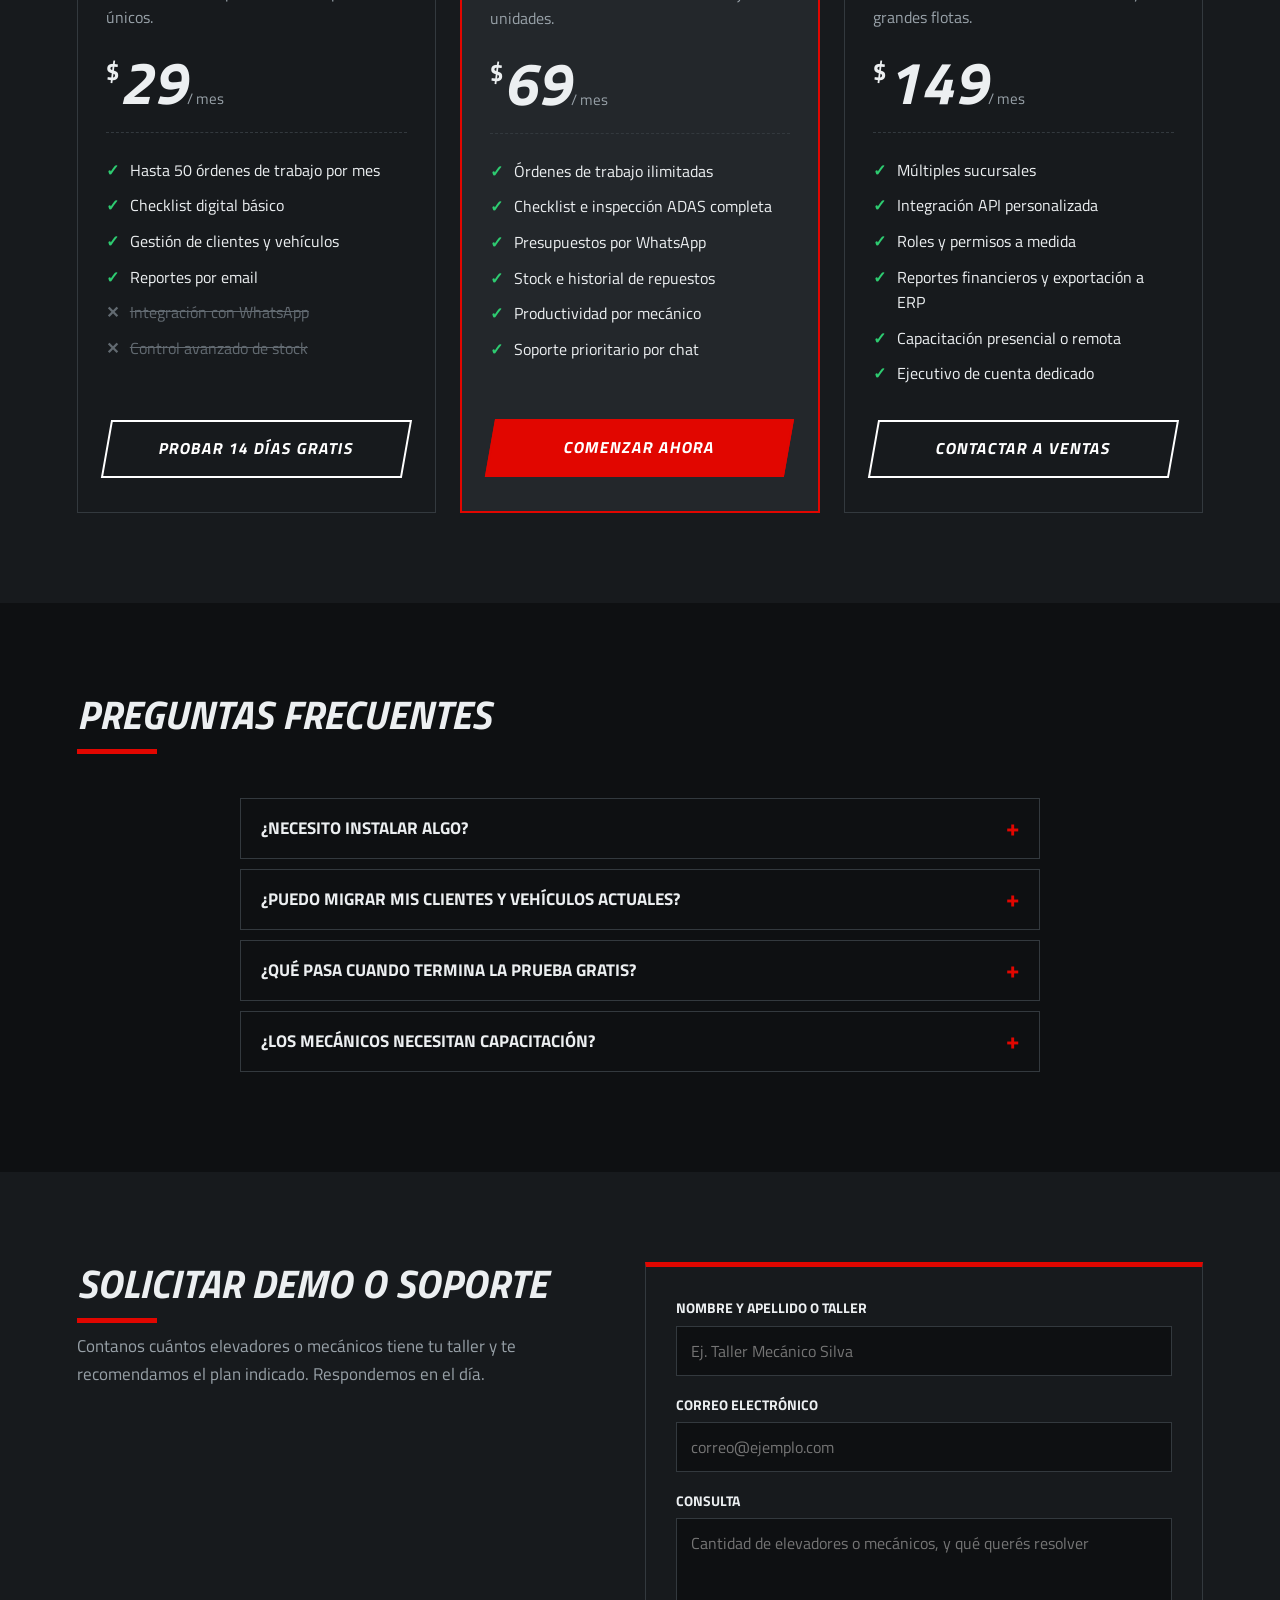
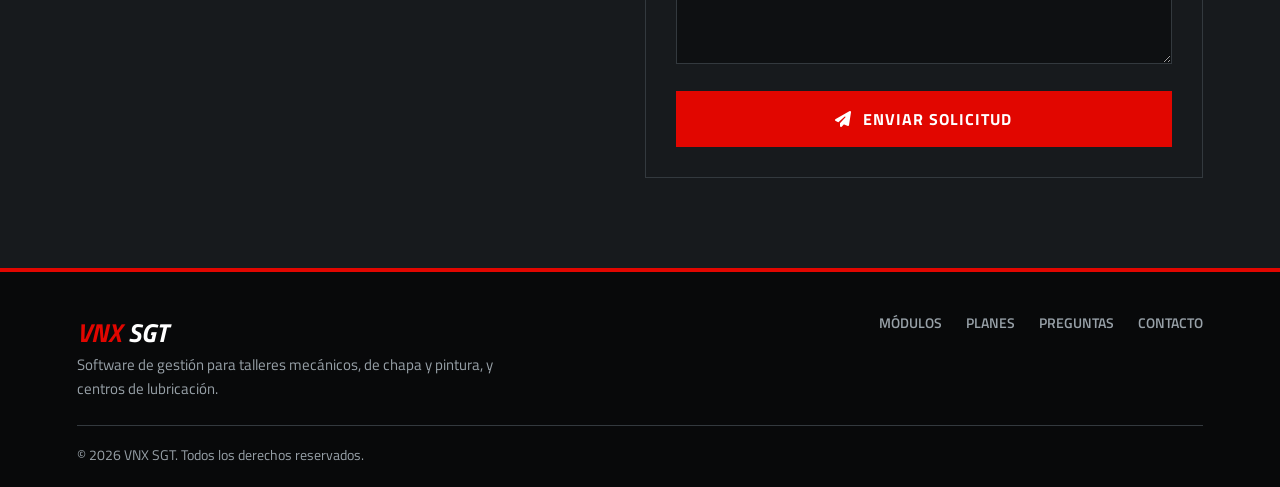
==== commit 3582b058: "Cambios en Linea14 del index" ====
--- a/html/index.html
+++ b/html/index.html
@@ -11,7 +11,6 @@
   <link href="https://fonts.googleapis.com/css2?family=Titillium+Web:ital,wght@0,400;0,600;0,700;1,700&display=swap" rel="stylesheet">
 
   <link rel="stylesheet" href="https://cdnjs.cloudflare.com/ajax/libs/font-awesome/6.5.1/css/all.min.css">
-  <link rel="icon" href="data:image/svg+xml,%3Csvg xmlns='http://www.w3.org/2000/svg' viewBox='0 0 64 48'%3E%3Cg fill='%23ff9f1a'%3E%3Crect x='16' y='14' width='30' height='24' rx='2'/%3E%3Crect x='20' y='8' width='12' height='6'/%3E%3Crect x='34' y='10' width='8' height='4'/%3E%3Crect x='8' y='20' width='8' height='12'/%3E%3Crect x='2' y='24' width='6' height='4'/%3E%3Crect x='46' y='18' width='8' height='16'/%3E%3Crect x='54' y='22' width='6' height='8'/%3E%3Crect x='20' y='38' width='22' height='4'/%3E%3C/g%3E%3C/svg%3E">
 
   <link rel="stylesheet" href="/css/style.css">
 </head>
@@ -260,6 +259,8 @@
       </div>
     </section>
 
+    
+
     <section id="contacto" class="section-container bg-alt">
       <div class="contact-grid">
         <div class="contact-intro">
@@ -293,7 +294,7 @@
   <footer class="main-footer">
     <div class="footer-content">
       <div>
-        <p class="footer-brand"><svg class="logo-icon footer-icon" viewBox="0 0 64 48" aria-hidden="true"><g fill="currentColor"><rect x="16" y="14" width="30" height="24" rx="2"/><rect x="20" y="8" width="12" height="6"/><rect x="34" y="10" width="8" height="4"/><rect x="8" y="20" width="8" height="12"/><rect x="2" y="24" width="6" height="4"/><rect x="46" y="18" width="8" height="16"/><rect x="54" y="22" width="6" height="8"/><rect x="20" y="38" width="22" height="4"/></g></svg> <span>VNX</span> SGT</p>
+        <p class="footer-brand"><span>VNX</span> SGT</p>
         <p class="footer-sub">Software de gestión para talleres mecánicos, de chapa y pintura, y centros de lubricación.</p>
       </div>
       <ul class="footer-links">
--- a/css/style.css
+++ b/css/style.css
@@ -598,6 +598,7 @@
   display: block;
 }
 
+
 /* ---------- Preguntas frecuentes ---------- */
 .faq-list {
   max-width: 800px;
